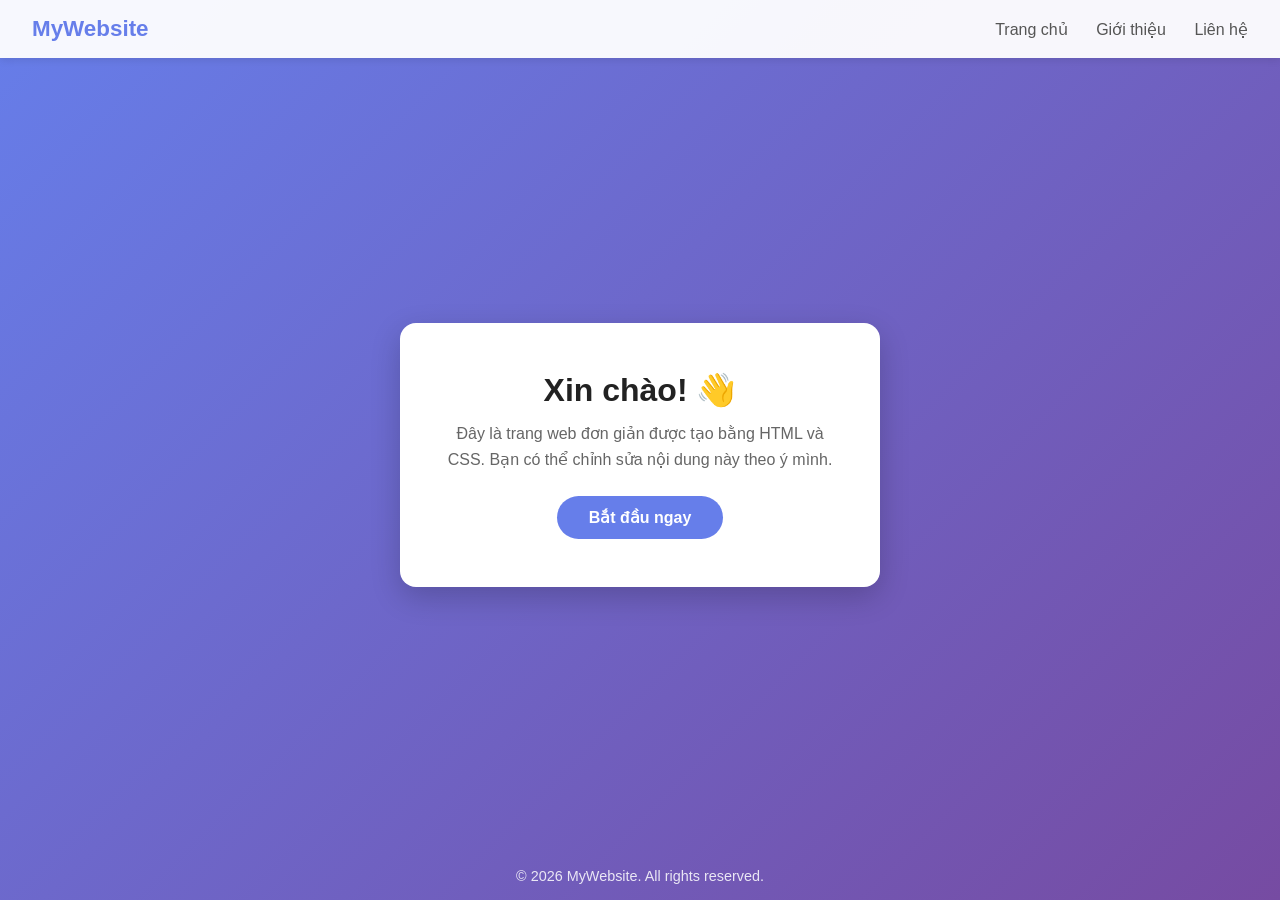
==== index.html @ a15854fd "abc" ====
<!DOCTYPE html>
<html lang="vi">
<head>
  <meta charset="UTF-8">
  <meta name="viewport" content="width=device-width, initial-scale=1.0">
  <title>Trang chủ</title>
  <style>
    * {
      margin: 0;
      padding: 0;
      box-sizing: border-box;
    }

    body {
      font-family: "Segoe UI", Arial, sans-serif;
      background: linear-gradient(135deg, #667eea, #764ba2);
      min-height: 100vh;
      display: flex;
      flex-direction: column;
      color: #333;
    }

    header {
      background: rgba(255, 255, 255, 0.95);
      padding: 16px 32px;
      display: flex;
      justify-content: space-between;
      align-items: center;
      box-shadow: 0 2px 8px rgba(0, 0, 0, 0.1);
    }

    header .logo {
      font-size: 1.4rem;
      font-weight: bold;
      color: #667eea;
    }

    nav a {
      text-decoration: none;
      color: #555;
      margin-left: 24px;
      font-weight: 500;
      transition: color 0.2s;
    }

    nav a:hover {
      color: #667eea;
    }

    main {
      flex: 1;
      display: flex;
      align-items: center;
      justify-content: center;
      padding: 40px 20px;
    }

    .card {
      background: #fff;
      border-radius: 16px;
      padding: 48px 40px;
      max-width: 480px;
      width: 100%;
      text-align: center;
      box-shadow: 0 10px 30px rgba(0, 0, 0, 0.2);
    }

    .card h1 {
      font-size: 2rem;
      margin-bottom: 12px;
      color: #222;
    }

    .card p {
      color: #666;
      line-height: 1.6;
      margin-bottom: 24px;
    }

    .btn {
      display: inline-block;
      background: #667eea;
      color: #fff;
      padding: 12px 32px;
      border-radius: 999px;
      text-decoration: none;
      font-weight: 600;
      transition: background 0.2s, transform 0.2s;
    }

    .btn:hover {
      background: #5a6fd6;
      transform: translateY(-2px);
    }

    footer {
      text-align: center;
      padding: 16px;
      color: rgba(255, 255, 255, 0.85);
      font-size: 0.9rem;
    }
  </style>
</head>
<body>
  <header>
    <div class="logo">MyWebsite</div>
    <nav>
      <a href="#">Trang chủ</a>
      <a href="#">Giới thiệu</a>
      <a href="#">Liên hệ</a>
    </nav>
  </header>

  <main>
    <div class="card">
      <h1>Xin chào! 👋</h1>
      <p>Đây là trang web đơn giản được tạo bằng HTML và CSS. Bạn có thể chỉnh sửa nội dung này theo ý mình.</p>
      <a href="#" class="btn">Bắt đầu ngay</a>
    </div>
  </main>

  <footer>
    © 2026 MyWebsite. All rights reserved.
  </footer>
</body>
</html>
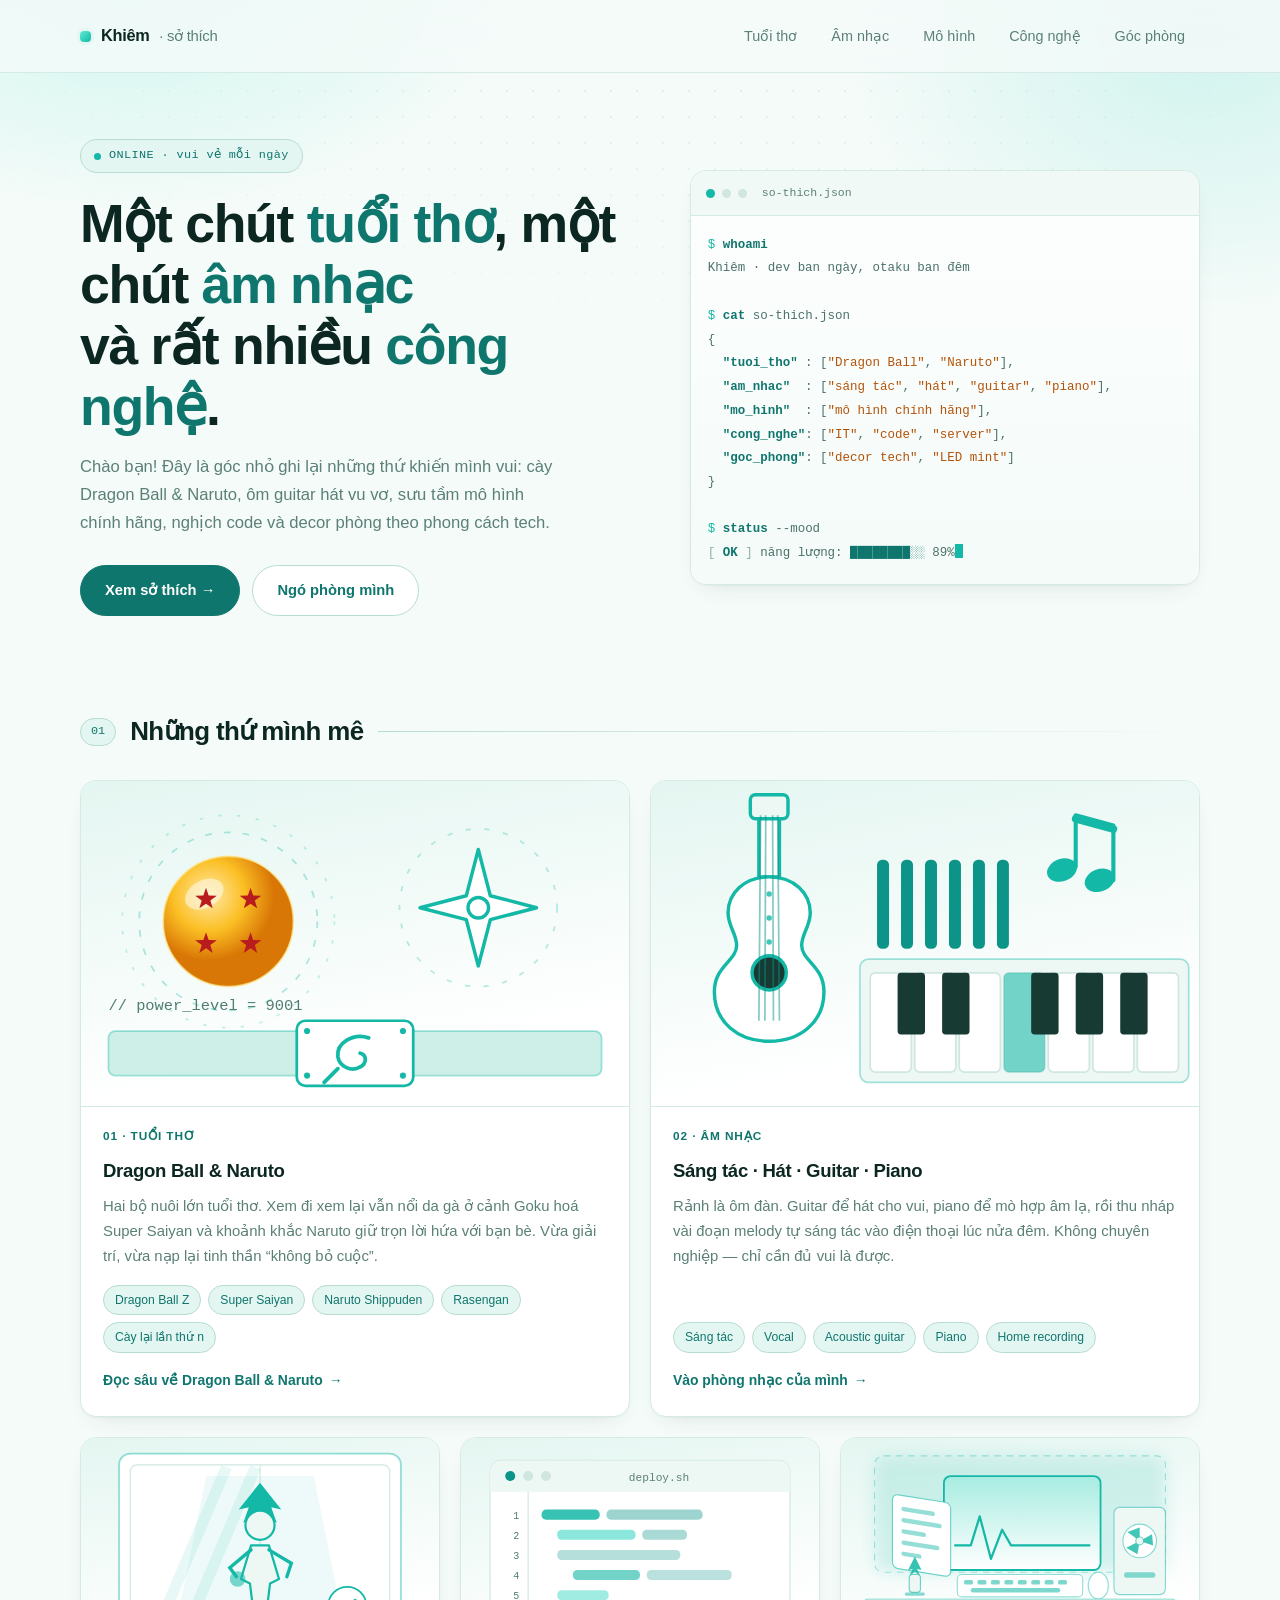
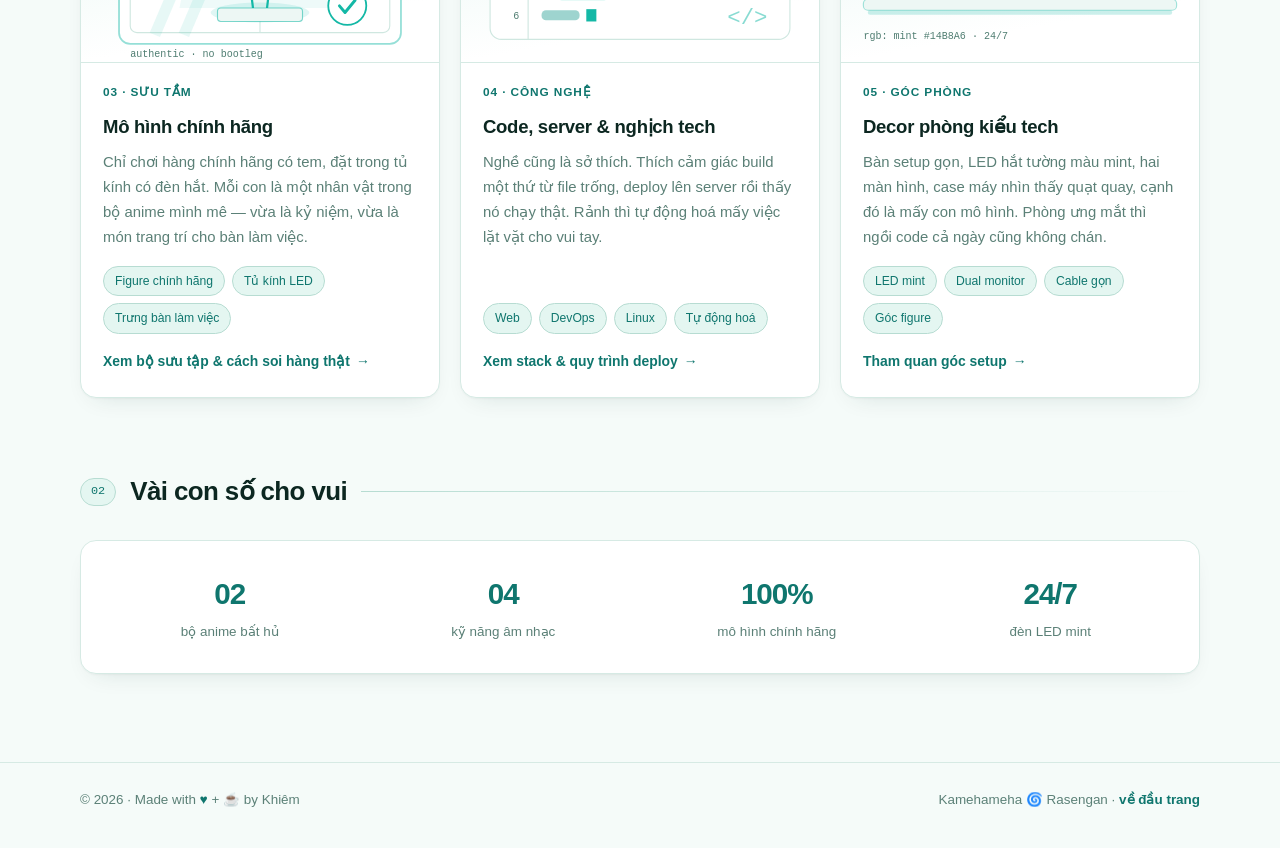
==== commit f4d99f26: "Thêm 5 trang chủ đề, đổi sang tone mint sáng, deploy phamtrikhiem.com - Tách CSS ra assets/style.css" ====
--- a/index.html
+++ b/index.html
@@ -1,126 +1,378 @@
 <!DOCTYPE html>
 <html lang="vi">
 <head>
-  <meta charset="UTF-8">
-  <meta name="viewport" content="width=device-width, initial-scale=1.0">
-  <title>Trang chủ</title>
-  <style>
-    * {
-      margin: 0;
-      padding: 0;
-      box-sizing: border-box;
-    }
-
-    body {
-      font-family: "Segoe UI", Arial, sans-serif;
-      background: linear-gradient(135deg, #667eea, #764ba2);
-      min-height: 100vh;
-      display: flex;
-      flex-direction: column;
-      color: #333;
-    }
-
-    header {
-      background: rgba(255, 255, 255, 0.95);
-      padding: 16px 32px;
-      display: flex;
-      justify-content: space-between;
-      align-items: center;
-      box-shadow: 0 2px 8px rgba(0, 0, 0, 0.1);
-    }
-
-    header .logo {
-      font-size: 1.4rem;
-      font-weight: bold;
-      color: #667eea;
-    }
-
-    nav a {
-      text-decoration: none;
-      color: #555;
-      margin-left: 24px;
-      font-weight: 500;
-      transition: color 0.2s;
-    }
-
-    nav a:hover {
-      color: #667eea;
-    }
-
-    main {
-      flex: 1;
-      display: flex;
-      align-items: center;
-      justify-content: center;
-      padding: 40px 20px;
-    }
-
-    .card {
-      background: #fff;
-      border-radius: 16px;
-      padding: 48px 40px;
-      max-width: 480px;
-      width: 100%;
-      text-align: center;
-      box-shadow: 0 10px 30px rgba(0, 0, 0, 0.2);
-    }
-
-    .card h1 {
-      font-size: 2rem;
-      margin-bottom: 12px;
-      color: #222;
-    }
-
-    .card p {
-      color: #666;
-      line-height: 1.6;
-      margin-bottom: 24px;
-    }
-
-    .btn {
-      display: inline-block;
-      background: #667eea;
-      color: #fff;
-      padding: 12px 32px;
-      border-radius: 999px;
-      text-decoration: none;
-      font-weight: 600;
-      transition: background 0.2s, transform 0.2s;
-    }
-
-    .btn:hover {
-      background: #5a6fd6;
-      transform: translateY(-2px);
-    }
-
-    footer {
-      text-align: center;
-      padding: 16px;
-      color: rgba(255, 255, 255, 0.85);
-      font-size: 0.9rem;
-    }
-  </style>
+<meta charset="UTF-8">
+<meta name="viewport" content="width=device-width, initial-scale=1.0">
+<meta name="description" content="Trang sở thích cá nhân: anime, âm nhạc, mô hình chính hãng, IT và decor phòng phong cách công nghệ.">
+<meta name="theme-color" content="#F5FBF9">
+<title>Sở thích của Khiêm</title>
+<link rel="stylesheet" href="assets/style.css">
 </head>
 <body>
-  <header>
-    <div class="logo">MyWebsite</div>
+
+<header>
+  <div class="wrap bar">
+    <a class="logo" href="index.html"><span class="dot"></span>Khiêm <i>· sở thích</i></a>
     <nav>
-      <a href="#">Trang chủ</a>
-      <a href="#">Giới thiệu</a>
-      <a href="#">Liên hệ</a>
+      <a href="tuoi-tho.html">Tuổi thơ</a>
+      <a href="am-nhac.html">Âm nhạc</a>
+      <a href="mo-hinh.html">Mô hình</a>
+      <a href="cong-nghe.html">Công nghệ</a>
+      <a href="goc-phong.html">Góc phòng</a>
     </nav>
-  </header>
-
-  <main>
-    <div class="card">
-      <h1>Xin chào! 👋</h1>
-      <p>Đây là trang web đơn giản được tạo bằng HTML và CSS. Bạn có thể chỉnh sửa nội dung này theo ý mình.</p>
-      <a href="#" class="btn">Bắt đầu ngay</a>
-    </div>
-  </main>
-
-  <footer>
-    © 2026 MyWebsite. All rights reserved.
-  </footer>
+  </div>
+</header>
+
+<main class="wrap">
+
+  <!-- ── HERO ───────────────────────────────── -->
+  <div class="hero">
+    <div>
+      <span class="pill"><i class="pulse"></i> ONLINE · vui vẻ mỗi ngày</span>
+      <h1>Một chút <em>tuổi thơ</em>, một chút <em>âm nhạc</em><br>và rất nhiều <em>công nghệ</em>.</h1>
+      <p class="lead">
+        Chào bạn! Đây là góc nhỏ ghi lại những thứ khiến mình vui: cày Dragon Ball &amp; Naruto,
+        ôm guitar hát vu vơ, sưu tầm mô hình chính hãng, nghịch code và decor phòng theo phong cách tech.
+      </p>
+      <div class="cta">
+        <a class="btn btn-primary" href="#tuoi-tho">Xem sở thích →</a>
+        <a class="btn btn-ghost" href="#goc-phong">Ngó phòng mình</a>
+      </div>
+    </div>
+
+    <div class="term">
+      <div class="term-bar"><i></i><i></i><i></i><b>so-thich.json</b></div>
+<pre><span class="p">$</span> <span class="k">whoami</span>
+Khiêm · dev ban ngày, otaku ban đêm
+
+<span class="p">$</span> <span class="k">cat</span> so-thich.json
+{
+  <span class="k">"tuoi_tho"</span> : [<span class="s">"Dragon Ball"</span>, <span class="s">"Naruto"</span>],
+  <span class="k">"am_nhac"</span>  : [<span class="s">"sáng tác"</span>, <span class="s">"hát"</span>, <span class="s">"guitar"</span>, <span class="s">"piano"</span>],
+  <span class="k">"mo_hinh"</span>  : [<span class="s">"mô hình chính hãng"</span>],
+  <span class="k">"cong_nghe"</span>: [<span class="s">"IT"</span>, <span class="s">"code"</span>, <span class="s">"server"</span>],
+  <span class="k">"goc_phong"</span>: [<span class="s">"decor tech"</span>, <span class="s">"LED mint"</span>]
+}
+
+<span class="p">$</span> <span class="k">status</span> --mood
+<span class="c">[</span> <span class="k">OK</span> <span class="c">]</span> năng lượng: <span class="k">████████░░</span> 89%<span class="cur"></span></pre>
+    </div>
+  </div>
+
+  <!-- ── SỞ THÍCH ───────────────────────────── -->
+  <section>
+    <div class="head">
+      <span class="num">01</span>
+      <h2>Những thứ mình mê</h2>
+      <span class="dash"></span>
+    </div>
+
+    <div class="grid">
+
+      <!-- ANIME -->
+      <article class="card wide" id="tuoi-tho">
+        <div class="art">
+          <svg viewBox="0 0 320 190" role="img" aria-label="Minh hoạ ngọc rồng 4 sao, phi tiêu ninja và băng đô lá">
+            <defs>
+              <radialGradient id="ballG" cx="35%" cy="30%">
+                <stop offset="0%" stop-color="#FFE9A8"/>
+                <stop offset="55%" stop-color="#FBBF24"/>
+                <stop offset="100%" stop-color="#D97706"/>
+              </radialGradient>
+              <g id="st4">
+                <polygon points="0,-7 1.65,-2.27 6.66,-2.16 2.66,0.87 4.11,5.66 0,2.8 -4.11,5.66 -2.66,0.87 -6.66,-2.16 -1.65,-2.27" fill="#B91C1C"/>
+              </g>
+            </defs>
+
+            <!-- vòng năng lượng -->
+            <circle cx="86" cy="82" r="52" fill="none" stroke="#14B8A6" stroke-opacity=".34" stroke-dasharray="4 7"/>
+            <circle cx="86" cy="82" r="62" fill="none" stroke="#14B8A6" stroke-opacity=".24" stroke-dasharray="2 9" class="spin" style="transform-origin:86px 82px"/>
+
+            <!-- ngọc rồng 4 sao -->
+            <g class="float">
+              <circle cx="86" cy="82" r="38" fill="url(#ballG)"/>
+              <circle cx="86" cy="82" r="38" fill="none" stroke="#FDE68A" stroke-opacity=".7"/>
+              <ellipse cx="72" cy="66" rx="12" ry="8" fill="#FFFDF0" opacity=".55" transform="rotate(-28 72 66)"/>
+              <use href="#st4" transform="translate(73,69) scale(.95)"/>
+              <use href="#st4" transform="translate(99,69) scale(.95)"/>
+              <use href="#st4" transform="translate(73,95) scale(.95)"/>
+              <use href="#st4" transform="translate(99,95) scale(.95)"/>
+            </g>
+
+            <!-- phi tiêu ninja -->
+            <circle cx="232" cy="74" r="46" fill="none" stroke="#14B8A6" stroke-opacity=".3" stroke-dasharray="3 8"/>
+            <g class="spin" style="transform-origin:232px 74px">
+              <g transform="translate(232,74)">
+                <polygon points="0,-34 7,-7 34,0 7,7 0,34 -7,7 -34,0 -7,-7"
+                         fill="#FFFFFF" stroke="#14B8A6" stroke-width="2" stroke-linejoin="round"/>
+                <circle cx="0" cy="0" r="6" fill="none" stroke="#14B8A6" stroke-width="2"/>
+              </g>
+            </g>
+
+            <!-- băng đô ninja -->
+            <rect x="16" y="146" width="288" height="26" rx="4" fill="#CDEFE7" stroke="#14B8A6" stroke-opacity=".38"/>
+            <rect x="126" y="140" width="68" height="38" rx="5" fill="#FFFFFF" stroke="#14B8A6" stroke-width="1.6"/>
+            <circle cx="132" cy="146" r="1.8" fill="#14B8A6"/><circle cx="188" cy="146" r="1.8" fill="#14B8A6"/>
+            <circle cx="132" cy="172" r="1.8" fill="#14B8A6"/><circle cx="188" cy="172" r="1.8" fill="#14B8A6"/>
+            <path d="M168 150c-9-3-19 3-18 11 1 6 8 9 13 6 4-2 4-7 0-8" fill="none" stroke="#14B8A6" stroke-width="2.2" stroke-linecap="round"/>
+            <path d="M150 168l-8 8" fill="none" stroke="#14B8A6" stroke-width="2.2" stroke-linecap="round"/>
+            <text x="16" y="134" font-family="monospace" font-size="9" fill="#4F7D71">// power_level = 9001</text>
+          </svg>
+        </div>
+        <div class="body">
+          <span class="kicker">01 · Tuổi thơ</span>
+          <h3>Dragon Ball &amp; Naruto</h3>
+          <p>Hai bộ nuôi lớn tuổi thơ. Xem đi xem lại vẫn nổi da gà ở cảnh Goku hoá Super Saiyan
+             và khoảnh khắc Naruto giữ trọn lời hứa với bạn bè. Vừa giải trí, vừa nạp lại tinh thần “không bỏ cuộc”.</p>
+          <ul class="tags">
+            <li>Dragon Ball Z</li><li>Super Saiyan</li><li>Naruto Shippuden</li><li>Rasengan</li><li>Cày lại lần thứ n</li>
+          </ul>
+          <a class="more" href="tuoi-tho.html">Đọc sâu về Dragon Ball &amp; Naruto</a>
+        </div>
+      </article>
+
+      <!-- ÂM NHẠC -->
+      <article class="card wide" id="am-nhac">
+        <div class="art">
+          <svg viewBox="0 0 320 190" role="img" aria-label="Minh hoạ đàn guitar, phím piano và thanh sóng âm">
+            <!-- guitar -->
+            <g stroke="#14B8A6" stroke-width="2" fill="none" stroke-linejoin="round">
+              <rect x="58" y="8" width="22" height="14" rx="3" fill="#EDF7F4"/>
+              <rect x="63" y="22" width="12" height="34" fill="#FFFFFF"/>
+              <path d="M69 56c-15 0-24 10-24 21 0 8 5 12 5 19 0 9-13 12-13 27 0 18 14 29 32 29s32-11 32-29c0-15-13-18-13-27 0-7 5-11 5-19 0-11-9-21-24-21z" fill="#FFFFFF"/>
+              <circle cx="69" cy="112" r="10" fill="#173A32"/>
+            </g>
+            <g stroke="#0D9488" stroke-opacity=".5" stroke-width="1">
+              <line x1="64" y1="20" x2="63" y2="140"/><line x1="67" y1="20" x2="66.5" y2="140"/>
+              <line x1="71" y1="20" x2="71.5" y2="140"/><line x1="74" y1="20" x2="75" y2="140"/>
+            </g>
+            <g fill="#14B8A6" opacity=".8">
+              <circle cx="69" cy="66" r="1.6"/><circle cx="69" cy="80" r="1.6"/><circle cx="69" cy="94" r="1.6"/>
+            </g>
+
+            <!-- sóng âm -->
+            <g class="eq" fill="#0D9488">
+              <rect x="132" y="46" width="7" height="52" rx="3"/>
+              <rect x="146" y="46" width="7" height="52" rx="3"/>
+              <rect x="160" y="46" width="7" height="52" rx="3"/>
+              <rect x="174" y="46" width="7" height="52" rx="3"/>
+              <rect x="188" y="46" width="7" height="52" rx="3"/>
+              <rect x="202" y="46" width="7" height="52" rx="3"/>
+            </g>
+
+            <!-- nốt nhạc -->
+            <g class="float">
+              <ellipse cx="240" cy="52" rx="9" ry="6.5" transform="rotate(-20 240 52)" fill="#14B8A6"/>
+              <ellipse cx="262" cy="58" rx="9" ry="6.5" transform="rotate(-20 262 58)" fill="#14B8A6"/>
+              <path d="M248 50V20l22 6v32" fill="none" stroke="#14B8A6" stroke-width="2.4" stroke-linecap="round" stroke-linejoin="round"/>
+              <path d="M248 22l22 6" fill="none" stroke="#14B8A6" stroke-width="4.5" stroke-linecap="round"/>
+            </g>
+
+            <!-- piano -->
+            <g transform="translate(126,110)">
+              <rect x="-4" y="-6" width="192" height="72" rx="5" fill="#EDF7F4" stroke="#14B8A6" stroke-opacity=".38"/>
+              <g fill="#FFFFFF" stroke="#CFE7E0" stroke-width="1">
+                <rect x="2" y="2" width="24" height="58" rx="3"/><rect x="28" y="2" width="24" height="58" rx="3"/>
+                <rect x="54" y="2" width="24" height="58" rx="3"/><rect x="80" y="2" width="24" height="58" rx="3"/>
+                <rect x="106" y="2" width="24" height="58" rx="3"/><rect x="132" y="2" width="24" height="58" rx="3"/>
+                <rect x="158" y="2" width="24" height="58" rx="3"/>
+              </g>
+              <rect x="80" y="2" width="24" height="58" rx="3" fill="#14B8A6" opacity=".6" class="glow"/>
+              <g fill="#173A32">
+                <rect x="18" y="2" width="16" height="36" rx="2"/><rect x="44" y="2" width="16" height="36" rx="2"/>
+                <rect x="96" y="2" width="16" height="36" rx="2"/><rect x="122" y="2" width="16" height="36" rx="2"/>
+                <rect x="148" y="2" width="16" height="36" rx="2"/>
+              </g>
+            </g>
+          </svg>
+        </div>
+        <div class="body">
+          <span class="kicker">02 · Âm nhạc</span>
+          <h3>Sáng tác · Hát · Guitar · Piano</h3>
+          <p>Rảnh là ôm đàn. Guitar để hát cho vui, piano để mò hợp âm lạ, rồi thu nháp vài đoạn melody
+             tự sáng tác vào điện thoại lúc nửa đêm. Không chuyên nghiệp — chỉ cần đủ vui là được.</p>
+          <ul class="tags">
+            <li>Sáng tác</li><li>Vocal</li><li>Acoustic guitar</li><li>Piano</li><li>Home recording</li>
+          </ul>
+          <a class="more" href="am-nhac.html">Vào phòng nhạc của mình</a>
+        </div>
+      </article>
+
+      <!-- MÔ HÌNH -->
+      <article class="card" id="mo-hinh">
+        <div class="art">
+          <svg viewBox="0 0 320 200" role="img" aria-label="Minh hoạ mô hình nhân vật hoạt hình trong tủ kính có đèn">
+            <rect x="34" y="14" width="252" height="170" rx="10" fill="#FFFFFF" stroke="#14B8A6" stroke-opacity=".45" stroke-width="1.6"/>
+            <rect x="44" y="24" width="232" height="150" rx="6" fill="none" stroke="#CFE7E0"/>
+            <line x1="160" y1="24" x2="160" y2="174" stroke="#CFE7E0"/>
+            <g stroke="#14B8A6" stroke-opacity=".10" stroke-width="10">
+              <line x1="66" y1="176" x2="130" y2="26"/><line x1="92" y1="176" x2="156" y2="26"/>
+            </g>
+            <path d="M112 34h96l24 118H88z" fill="#14B8A6" opacity=".07"/>
+            <g class="float">
+              <polygon points="160,40 141,64 150,62 145,76 160,66 175,76 170,62 179,64" fill="#14B8A6"/>
+              <circle cx="160" cy="78" r="13" fill="#EDF7F4" stroke="#14B8A6" stroke-width="2"/>
+              <path d="M152 96h16l9 30-8 4-3 24h-12l-3-24-8-4z" fill="#EDF7F4" stroke="#14B8A6" stroke-width="2" stroke-linejoin="round"/>
+              <path d="M152 100l-19 16 6 8" fill="none" stroke="#14B8A6" stroke-width="3" stroke-linecap="round"/>
+              <path d="M168 100l20 12-4 12" fill="none" stroke="#14B8A6" stroke-width="3" stroke-linecap="round"/>
+              <circle cx="140" cy="126" r="7" fill="#14B8A6" opacity=".55" class="glow"/>
+            </g>
+            <ellipse cx="160" cy="156" rx="44" ry="9" fill="#14B8A6" opacity=".13"/>
+            <rect x="122" y="152" width="76" height="12" rx="3" fill="#EDF7F4" stroke="#14B8A6" stroke-opacity=".55"/>
+            <g transform="translate(238,150)">
+              <circle r="17" fill="#FFFFFF" stroke="#14B8A6" stroke-width="1.6"/>
+              <path d="M-7 0l5 6 9-11" fill="none" stroke="#14B8A6" stroke-width="2.6" stroke-linecap="round" stroke-linejoin="round"/>
+            </g>
+            <text x="44" y="196" font-family="monospace" font-size="9" fill="#4F7D71">authentic · no bootleg</text>
+          </svg>
+        </div>
+        <div class="body">
+          <span class="kicker">03 · Sưu tầm</span>
+          <h3>Mô hình chính hãng</h3>
+          <p>Chỉ chơi hàng chính hãng có tem, đặt trong tủ kính có đèn hắt. Mỗi con là một nhân vật
+             trong bộ anime mình mê — vừa là kỷ niệm, vừa là món trang trí cho bàn làm việc.</p>
+          <ul class="tags"><li>Figure chính hãng</li><li>Tủ kính LED</li><li>Trưng bàn làm việc</li></ul>
+          <a class="more" href="mo-hinh.html">Xem bộ sưu tập &amp; cách soi hàng thật</a>
+        </div>
+      </article>
+
+      <!-- IT -->
+      <article class="card" id="cong-nghe">
+        <div class="art">
+          <svg viewBox="0 0 320 200" role="img" aria-label="Minh hoạ cửa sổ code với các dòng lệnh">
+            <rect x="26" y="20" width="268" height="160" rx="10" fill="#FFFFFF" stroke="#CFE7E0"/>
+            <path d="M26 30a10 10 0 0 1 10-10h248a10 10 0 0 1 10 10v18H26z" fill="#EDF7F4"/>
+            <circle cx="44" cy="34" r="4.5" fill="#0D9488"/><circle cx="60" cy="34" r="4.5" fill="#CFE7E0"/><circle cx="76" cy="34" r="4.5" fill="#CFE7E0"/>
+            <text x="150" y="38" font-family="monospace" font-size="10" fill="#5B8077">deploy.sh</text>
+            <line x1="60" y1="48" x2="60" y2="180" stroke="#CFE7E0"/>
+            <g font-family="monospace" font-size="9" fill="#4F7D71" text-anchor="end">
+              <text x="52" y="72">1</text><text x="52" y="90">2</text><text x="52" y="108">3</text>
+              <text x="52" y="126">4</text><text x="52" y="144">5</text><text x="52" y="162">6</text>
+            </g>
+            <g>
+              <rect x="72" y="64" width="52" height="9" rx="4" fill="#14B8A6" opacity=".85"/>
+              <rect x="130" y="64" width="86" height="9" rx="4" fill="#0D9488" opacity=".4"/>
+              <rect x="86" y="82" width="70" height="9" rx="4" fill="#2DD4BF" opacity=".55"/>
+              <rect x="162" y="82" width="40" height="9" rx="4" fill="#0D9488" opacity=".35"/>
+              <rect x="86" y="100" width="110" height="9" rx="4" fill="#0D9488" opacity=".3"/>
+              <rect x="100" y="118" width="60" height="9" rx="4" fill="#14B8A6" opacity=".6"/>
+              <rect x="166" y="118" width="76" height="9" rx="4" fill="#0D9488" opacity=".28"/>
+              <rect x="86" y="136" width="46" height="9" rx="4" fill="#2DD4BF" opacity=".45"/>
+              <rect x="72" y="154" width="34" height="9" rx="4" fill="#0D9488" opacity=".4"/>
+              <rect x="112" y="153" width="9" height="11" fill="#14B8A6" class="glow"/>
+            </g>
+            <text x="256" y="166" font-family="monospace" font-size="20" fill="#14B8A6" opacity=".5" text-anchor="middle">&lt;/&gt;</text>
+          </svg>
+        </div>
+        <div class="body">
+          <span class="kicker">04 · CÔNG NGHỆ</span>
+          <h3>Code, server &amp; nghịch tech</h3>
+          <p>Nghề cũng là sở thích. Thích cảm giác build một thứ từ file trống, deploy lên server rồi
+             thấy nó chạy thật. Rảnh thì tự động hoá mấy việc lặt vặt cho vui tay.</p>
+          <ul class="tags"><li>Web</li><li>DevOps</li><li>Linux</li><li>Tự động hoá</li></ul>
+          <a class="more" href="cong-nghe.html">Xem stack &amp; quy trình deploy</a>
+        </div>
+      </article>
+
+      <!-- PHÒNG -->
+      <article class="card" id="goc-phong">
+        <div class="art">
+          <svg viewBox="0 0 320 200" role="img" aria-label="Minh hoạ góc bàn làm việc decor công nghệ với đèn LED mint">
+            <defs>
+              <filter id="blurLed" x="-20%" y="-20%" width="140%" height="140%"><feGaussianBlur stdDeviation="7"/></filter>
+              <linearGradient id="scr" x1="0" y1="0" x2="0" y2="1">
+                <stop offset="0%" stop-color="#A7ECE1"/><stop offset="100%" stop-color="#FFFFFF"/>
+              </linearGradient>
+            </defs>
+            <rect x="30" y="16" width="260" height="104" rx="10" fill="#14B8A6" opacity=".16" filter="url(#blurLed)"/>
+            <rect x="30" y="16" width="260" height="104" rx="8" fill="none" stroke="#14B8A6" stroke-opacity=".35" stroke-dasharray="6 5" class="glow"/>
+
+            <!-- màn hình chính -->
+            <rect x="92" y="34" width="140" height="84" rx="6" fill="url(#scr)" stroke="#14B8A6" stroke-width="1.6"/>
+            <polyline points="102,96 116,96 124,70 134,108 144,82 152,96 222,96"
+                      fill="none" stroke="#14B8A6" stroke-width="2" stroke-linecap="round" stroke-linejoin="round"/>
+
+            <!-- màn hình phụ -->
+            <g transform="translate(46,50) skewY(9)">
+              <rect x="0" y="0" width="52" height="66" rx="5" fill="#FFFFFF" stroke="#14B8A6" stroke-opacity=".6"/>
+              <g fill="#14B8A6" opacity=".45">
+                <rect x="8" y="10" width="30" height="4" rx="2"/><rect x="8" y="20" width="36" height="4" rx="2"/>
+                <rect x="8" y="30" width="22" height="4" rx="2"/><rect x="8" y="40" width="34" height="4" rx="2"/>
+                <rect x="8" y="50" width="18" height="4" rx="2"/>
+              </g>
+            </g>
+
+            <!-- case PC + quạt -->
+            <rect x="244" y="62" width="46" height="78" rx="5" fill="#EDF7F4" stroke="#14B8A6" stroke-opacity=".5"/>
+            <circle cx="267" cy="92" r="15" fill="#FFFFFF" stroke="#14B8A6" stroke-opacity=".5"/>
+            <g class="spin" style="transform-origin:267px 92px">
+              <g transform="translate(267,92)" fill="#14B8A6" opacity=".8">
+                <path d="M0 0L11 -6 12 4z"/><path d="M0 0L-2 12 -12 6z"/><path d="M0 0L-11 -8 0 -12z"/>
+              </g>
+            </g>
+            <circle cx="267" cy="92" r="3.5" fill="#EDF7F4" stroke="#14B8A6" stroke-opacity=".6"/>
+            <rect x="253" y="120" width="28" height="5" rx="2.5" fill="#14B8A6" opacity=".5" class="glow"/>
+
+            <!-- kệ mô hình mini -->
+            <g transform="translate(66,122)">
+              <polygon points="0,-16 -6,-4 -2,-5 -5,2 0,-3 5,2 2,-5 6,-4" fill="#14B8A6" opacity=".85"/>
+              <rect x="-5" y="0" width="10" height="16" rx="3" fill="#EDF7F4" stroke="#14B8A6" stroke-opacity=".6"/>
+              <rect x="-9" y="16" width="18" height="3" rx="1.5" fill="#14B8A6" opacity=".5"/>
+            </g>
+
+            <!-- bàn phím + chuột -->
+            <rect x="104" y="122" width="112" height="20" rx="4" fill="#FFFFFF" stroke="#14B8A6" stroke-opacity=".45"/>
+            <g fill="#14B8A6" opacity=".55">
+              <rect x="110" y="127" width="8" height="4" rx="1.5"/><rect x="122" y="127" width="8" height="4" rx="1.5"/>
+              <rect x="134" y="127" width="8" height="4" rx="1.5"/><rect x="146" y="127" width="8" height="4" rx="1.5"/>
+              <rect x="158" y="127" width="8" height="4" rx="1.5"/><rect x="170" y="127" width="8" height="4" rx="1.5"/>
+              <rect x="182" y="127" width="8" height="4" rx="1.5"/><rect x="194" y="127" width="8" height="4" rx="1.5"/>
+              <rect x="116" y="134" width="80" height="4" rx="2"/>
+            </g>
+            <ellipse cx="230" cy="132" rx="9" ry="12" fill="#FFFFFF" stroke="#14B8A6" stroke-opacity=".45"/>
+
+            <!-- mặt bàn -->
+            <rect x="20" y="144" width="280" height="10" rx="4" fill="#EDF7F4" stroke="#14B8A6" stroke-opacity=".38"/>
+            <rect x="24" y="154" width="272" height="4" rx="2" fill="#14B8A6" opacity=".22"/>
+            <text x="20" y="180" font-family="monospace" font-size="9" fill="#4F7D71">rgb: mint #14B8A6 · 24/7</text>
+          </svg>
+        </div>
+        <div class="body">
+          <span class="kicker">05 · Góc phòng</span>
+          <h3>Decor phòng kiểu tech</h3>
+          <p>Bàn setup gọn, LED hắt tường màu mint, hai màn hình, case máy nhìn thấy quạt quay,
+             cạnh đó là mấy con mô hình. Phòng ưng mắt thì ngồi code cả ngày cũng không chán.</p>
+          <ul class="tags"><li>LED mint</li><li>Dual monitor</li><li>Cable gọn</li><li>Góc figure</li></ul>
+          <a class="more" href="goc-phong.html">Tham quan góc setup</a>
+        </div>
+      </article>
+
+    </div>
+  </section>
+
+  <!-- ── STATS ──────────────────────────────── -->
+  <section>
+    <div class="head">
+      <span class="num">02</span>
+      <h2>Vài con số cho vui</h2>
+      <span class="dash"></span>
+    </div>
+    <div class="stats">
+      <div class="stat"><b>02</b><span>bộ anime bất hủ</span></div>
+      <div class="stat"><b>04</b><span>kỹ năng âm nhạc</span></div>
+      <div class="stat"><b>100%</b><span>mô hình chính hãng</span></div>
+      <div class="stat"><b>24/7</b><span>đèn LED mint</span></div>
+    </div>
+  </section>
+
+</main>
+
+<footer>
+  <div class="wrap foot">
+    <span>© 2026 · Made with <span style="color:var(--mint)">♥</span> + <span style="color:var(--mint)">☕</span> by Khiêm</span>
+    <span>Kamehameha 🌀 Rasengan · <a href="#tuoi-tho">về đầu trang</a></span>
+  </div>
+</footer>
+
 </body>
 </html>
--- a/assets/style.css
+++ b/assets/style.css
@@ -0,0 +1,366 @@
+/* ═══════════════════════════════════════════════════════════
+   Sở thích của Khiêm — bảng màu mint sáng
+   Nền sáng, mint làm màu chủ đạo, nét kỹ thuật giữ ở mức nhẹ.
+   ═══════════════════════════════════════════════════════════ */
+
+:root{
+  /* nền & bề mặt */
+  --bg:#F5FBF9;
+  --bg-soft:#ECF7F3;
+  --surface:#FFFFFF;
+  --surface-2:#F1F9F6;
+  --line:#D6EAE4;
+  --line-strong:#B7DCD2;
+
+  /* mint */
+  --mint:#0F766E;        /* chữ nhấn, link — đủ tương phản trên nền sáng */
+  --mint-2:#14B8A6;      /* viền, nét vẽ, biểu tượng */
+  --mint-3:#5EEAD4;      /* trang trí nhạt */
+  --mint-wash:#E4F6F1;   /* nền nhấn */
+
+  /* chữ */
+  --heading:#0C2721;
+  --text:#173A32;
+  --muted:#5B8077;
+  --faint:#8FADA5;
+
+  /* điểm nhấn ấm — dùng tiết chế cho khỏi lạnh quá */
+  --amber:#B45309;
+  --rose:#D6455D;
+
+  --radius:16px;
+  --radius-sm:11px;
+  --shadow:0 1px 2px rgba(15,58,50,.04), 0 10px 26px -14px rgba(15,58,50,.16);
+  --shadow-lg:0 2px 5px rgba(15,58,50,.05), 0 22px 48px -22px rgba(15,58,50,.26);
+
+  --mono:"Cascadia Code","JetBrains Mono",Consolas,ui-monospace,SFMono-Regular,monospace;
+  --sans:-apple-system,BlinkMacSystemFont,"Segoe UI",Roboto,"Helvetica Neue",Arial,sans-serif;
+}
+
+*{margin:0;padding:0;box-sizing:border-box}
+html{scroll-behavior:smooth;scroll-padding-top:88px}
+
+body{
+  font-family:var(--sans);
+  background:var(--bg);
+  color:var(--text);
+  line-height:1.68;
+  -webkit-font-smoothing:antialiased;
+  overflow-x:hidden;
+}
+
+/* Nền: chấm mờ rất nhẹ + hai quầng mint dịu ở trên */
+body::before{
+  content:"";position:fixed;inset:0;z-index:-2;pointer-events:none;
+  background-image:radial-gradient(rgba(20,184,166,.16) 1px,transparent 1px);
+  background-size:26px 26px;
+  -webkit-mask-image:radial-gradient(ellipse 78% 55% at 50% 0%,#000 5%,transparent 75%);
+          mask-image:radial-gradient(ellipse 78% 55% at 50% 0%,#000 5%,transparent 75%);
+}
+body::after{
+  content:"";position:fixed;inset:0;z-index:-1;pointer-events:none;
+  background:
+    radial-gradient(620px 420px at 10% -8%,rgba(94,234,212,.30),transparent 68%),
+    radial-gradient(520px 400px at 94% 4%,rgba(45,212,191,.18),transparent 70%);
+}
+
+.wrap{width:min(1120px,100% - 40px);margin-inline:auto}
+
+/* ── Header ───────────────────────────────── */
+header{
+  position:sticky;top:0;z-index:50;
+  background:rgba(245,251,249,.82);
+  backdrop-filter:blur(14px);-webkit-backdrop-filter:blur(14px);
+  border-bottom:1px solid var(--line);
+}
+.bar{display:flex;align-items:center;justify-content:space-between;gap:16px;padding:15px 0}
+
+.logo{
+  display:inline-flex;align-items:center;gap:10px;text-decoration:none;
+  font-size:1.02rem;font-weight:700;color:var(--heading);letter-spacing:-.3px;white-space:nowrap;
+}
+.logo .dot{
+  width:11px;height:11px;border-radius:4px;flex:none;
+  background:linear-gradient(135deg,var(--mint-3),var(--mint-2));
+  box-shadow:0 0 0 3px var(--mint-wash);
+}
+.logo i{font-style:normal;font-weight:400;color:var(--muted);font-size:.93rem}
+.logo:hover .dot{background:linear-gradient(135deg,var(--mint-2),var(--mint))}
+
+nav{display:flex;gap:4px;flex-wrap:wrap}
+nav a{
+  font-size:.9rem;color:var(--muted);text-decoration:none;
+  padding:8px 14px;border-radius:99px;border:1px solid transparent;transition:.18s;
+}
+nav a:hover,nav a:focus-visible{color:var(--mint);background:var(--mint-wash)}
+nav a.active{color:var(--mint);background:var(--mint-wash);border-color:var(--line-strong);font-weight:600}
+
+/* ── Hero ─────────────────────────────────── */
+.hero{display:grid;grid-template-columns:1.05fr .95fr;gap:46px;align-items:center;padding:66px 0 58px}
+.pill{
+  display:inline-flex;align-items:center;gap:8px;font-family:var(--mono);font-size:.74rem;
+  color:var(--mint);background:var(--mint-wash);border:1px solid var(--line-strong);
+  padding:6px 13px;border-radius:999px;margin-bottom:20px;letter-spacing:.4px;
+}
+.pulse{width:7px;height:7px;border-radius:50%;background:var(--mint-2);box-shadow:0 0 0 0 rgba(20,184,166,.55);animation:pulse 2.2s infinite}
+@keyframes pulse{70%{box-shadow:0 0 0 9px rgba(20,184,166,0)}100%{box-shadow:0 0 0 0 rgba(20,184,166,0)}}
+
+h1{font-size:clamp(2.1rem,5.2vw,3.35rem);line-height:1.14;letter-spacing:-1.3px;font-weight:800;color:var(--heading)}
+h1 em{font-style:normal;color:var(--mint)}
+.lead{color:var(--muted);font-size:1.04rem;max-width:52ch;margin-top:16px}
+.cta{display:flex;gap:12px;flex-wrap:wrap;margin-top:28px}
+.btn{
+  font-size:.92rem;font-weight:600;text-decoration:none;padding:12px 24px;border-radius:99px;
+  border:1px solid transparent;transition:.2s;display:inline-block;
+}
+.btn-primary{background:var(--mint);color:#fff;border-color:var(--mint)}
+.btn-primary:hover{background:#0B5E57;transform:translateY(-2px);box-shadow:0 12px 26px -12px rgba(15,118,110,.7)}
+.btn-ghost{color:var(--mint);background:var(--surface);border-color:var(--line-strong)}
+.btn-ghost:hover{background:var(--mint-wash);transform:translateY(-2px)}
+
+/* ── Khối “sổ tay” (trước là terminal) ────── */
+.term{
+  background:var(--surface);
+  border:1px solid var(--line);border-radius:var(--radius);overflow:hidden;
+  box-shadow:var(--shadow);
+}
+.term-bar{display:flex;align-items:center;gap:7px;padding:12px 15px;background:var(--surface-2);border-bottom:1px solid var(--line)}
+.term-bar i{width:9px;height:9px;border-radius:50%;background:#CFE7E0;display:block}
+.term-bar i:first-child{background:var(--mint-2)}
+.term-bar b{font-family:var(--mono);font-size:.72rem;color:var(--muted);font-weight:400;margin-left:8px}
+.term pre{
+  font-family:var(--mono);font-size:.78rem;line-height:1.9;padding:18px 17px;overflow-x:auto;
+  color:#4C716A;background:linear-gradient(180deg,#FCFEFD,#F4FBF9);
+}
+.term pre .p{color:var(--mint-2)}
+.term pre .k{color:var(--mint);font-weight:600}
+.term pre .s{color:var(--amber)}
+.term pre .c{color:var(--faint)}
+.cur{display:inline-block;width:8px;height:14px;background:var(--mint-2);vertical-align:-2px;animation:blink 1.1s steps(1) infinite}
+@keyframes blink{50%{opacity:0}}
+
+/* ── Tiêu đề mục ──────────────────────────── */
+section{padding:36px 0}
+.head{display:flex;align-items:center;gap:14px;margin-bottom:26px;flex-wrap:wrap}
+.head h2{font-size:1.62rem;letter-spacing:-.6px;color:var(--heading)}
+.head .dash{flex:1;height:1px;background:linear-gradient(90deg,var(--line-strong),transparent);min-width:40px}
+.head .num{
+  font-family:var(--mono);font-size:.74rem;color:var(--mint);
+  background:var(--mint-wash);border:1px solid var(--line-strong);
+  padding:3px 10px;border-radius:99px;
+}
+
+/* ── Lưới thẻ ─────────────────────────────── */
+.grid{display:grid;grid-template-columns:repeat(6,1fr);gap:20px}
+.card{
+  grid-column:span 2;
+  background:var(--surface);
+  border:1px solid var(--line);border-radius:var(--radius);
+  overflow:hidden;display:flex;flex-direction:column;
+  box-shadow:var(--shadow);
+  transition:transform .25s,border-color .25s,box-shadow .25s;
+}
+.card:hover{transform:translateY(-4px);border-color:var(--line-strong);box-shadow:var(--shadow-lg)}
+.card.wide{grid-column:span 3}
+.art{background:linear-gradient(170deg,var(--mint-wash),#FFFFFF 78%);border-bottom:1px solid var(--line)}
+.art svg{display:block;width:100%;height:auto}
+.card .body{padding:20px 22px 24px;display:flex;flex-direction:column;flex:1}
+.kicker{font-size:.74rem;color:var(--mint);letter-spacing:.9px;text-transform:uppercase;font-weight:700}
+.card h3{font-size:1.16rem;margin:8px 0;letter-spacing:-.3px;color:var(--heading)}
+.card p{color:var(--muted);font-size:.93rem;flex:1}
+.tags{display:flex;flex-wrap:wrap;gap:7px;list-style:none;margin-top:16px}
+.tags li{
+  font-size:.76rem;color:var(--mint);
+  background:var(--mint-wash);border:1px solid var(--line-strong);
+  padding:4px 11px;border-radius:99px;
+}
+
+/* ── Con số ───────────────────────────────── */
+.stats{
+  display:grid;grid-template-columns:repeat(4,1fr);gap:20px;
+  border:1px solid var(--line);border-radius:var(--radius);padding:28px 22px;
+  background:var(--surface);box-shadow:var(--shadow);
+}
+.stat{text-align:center}
+.stat b{display:block;font-size:1.85rem;color:var(--mint);letter-spacing:-1px;font-weight:800}
+.stat span{font-size:.84rem;color:var(--muted)}
+
+/* ── Footer ───────────────────────────────── */
+footer{border-top:1px solid var(--line);margin-top:52px;padding:26px 0 36px}
+.foot{display:flex;justify-content:space-between;gap:12px;flex-wrap:wrap;font-size:.84rem;color:var(--muted)}
+.foot a{color:var(--mint);text-decoration:none;font-weight:600}
+.foot a:hover{text-decoration:underline}
+
+/* ── Hoạt ảnh nhỏ ─────────────────────────── */
+.spin{transform-origin:center;animation:spin 11s linear infinite}
+@keyframes spin{to{transform:rotate(360deg)}}
+.float{animation:float 4.8s ease-in-out infinite}
+@keyframes float{50%{transform:translateY(-6px)}}
+.eq rect{animation:eq 1.2s ease-in-out infinite alternate;transform-box:fill-box;transform-origin:center bottom}
+.eq rect:nth-child(2){animation-delay:.15s}
+.eq rect:nth-child(3){animation-delay:.3s}
+.eq rect:nth-child(4){animation-delay:.45s}
+.eq rect:nth-child(5){animation-delay:.6s}
+.eq rect:nth-child(6){animation-delay:.75s}
+@keyframes eq{from{transform:scaleY(.3)}to{transform:scaleY(1)}}
+.glow{animation:glow 3.4s ease-in-out infinite}
+@keyframes glow{50%{opacity:.5}}
+
+/* ═══════════════════════════════════════════════════════════
+   TRANG CHỦ ĐỀ
+   ═══════════════════════════════════════════════════════════ */
+
+/* ── Breadcrumb ───────────────────────────── */
+.crumb{
+  font-size:.84rem;color:var(--muted);
+  display:flex;align-items:center;gap:8px;flex-wrap:wrap;padding-top:26px;
+}
+.crumb a{color:var(--mint);text-decoration:none;font-weight:600}
+.crumb a:hover{text-decoration:underline}
+.crumb i{color:var(--faint);font-style:normal}
+
+/* ── Hero trang chủ đề ────────────────────── */
+.phero{display:grid;grid-template-columns:1.1fr .9fr;gap:42px;align-items:center;padding:26px 0 50px}
+.phero h1{font-size:clamp(1.9rem,4.4vw,2.85rem)}
+.phero .lead{margin-top:14px}
+.phero .art{
+  background:linear-gradient(170deg,var(--mint-wash),#FFFFFF 78%);
+  border:1px solid var(--line);border-radius:var(--radius);overflow:hidden;
+  box-shadow:var(--shadow-lg);
+}
+.phero .art svg{display:block;width:100%;height:auto}
+
+/* ── Khối nội dung ────────────────────────── */
+.panel{
+  background:var(--surface);
+  border:1px solid var(--line);border-radius:var(--radius);padding:24px 24px 26px;
+  box-shadow:var(--shadow);
+}
+.panel h3{font-size:1.1rem;letter-spacing:-.3px;margin-bottom:10px;color:var(--heading)}
+.panel p{color:var(--muted);font-size:.94rem}
+.panel + .panel{margin-top:20px}
+
+.split{display:grid;grid-template-columns:repeat(2,1fr);gap:20px}
+.split-3{display:grid;grid-template-columns:repeat(3,1fr);gap:20px}
+
+.prose p{color:var(--muted);font-size:1rem;max-width:70ch}
+.prose p + p{margin-top:14px}
+.prose strong{color:var(--heading);font-weight:700}
+.prose em{color:var(--mint);font-style:normal;font-weight:600}
+
+/* ── Ghi chú ──────────────────────────────── */
+.note{
+  border:1px solid var(--line-strong);border-left:3px solid var(--mint-2);
+  border-radius:0 var(--radius-sm) var(--radius-sm) 0;
+  background:var(--mint-wash);padding:16px 20px;color:#3F6960;font-size:.93rem;
+}
+.note b{color:var(--mint);font-family:var(--mono);font-size:.75rem;display:block;margin-bottom:5px;letter-spacing:.6px}
+
+/* ── Trích dẫn ────────────────────────────── */
+.quote{
+  border:1px solid var(--line);border-radius:var(--radius);padding:26px 28px;
+  background:var(--surface);box-shadow:var(--shadow);position:relative;
+}
+.quote p{font-size:1.06rem;color:var(--text);line-height:1.62}
+.quote footer{border:0;margin:12px 0 0;padding:0;font-size:.85rem;color:var(--mint);font-weight:600}
+.quote::before{
+  content:"\201C";position:absolute;top:2px;left:15px;font-size:3.4rem;
+  color:var(--mint-3);line-height:1;
+}
+
+/* ── Các bước ─────────────────────────────── */
+.steps{list-style:none;position:relative;padding-left:30px}
+.steps::before{content:"";position:absolute;left:9px;top:8px;bottom:8px;width:2px;border-radius:2px;background:linear-gradient(180deg,var(--mint-3),transparent)}
+.steps li{position:relative;padding-bottom:22px}
+.steps li:last-child{padding-bottom:0}
+.steps li::before{
+  content:"";position:absolute;left:-26px;top:8px;width:10px;height:10px;border-radius:50%;
+  background:var(--surface);border:2px solid var(--mint-2);
+}
+.steps b{display:block;font-size:.99rem;margin-bottom:3px;color:var(--heading)}
+.steps span{color:var(--muted);font-size:.92rem}
+
+/* ── Thanh mức độ ─────────────────────────── */
+.bars{list-style:none;display:grid;gap:16px}
+.bars li span{display:flex;justify-content:space-between;font-size:.86rem;color:var(--muted);margin-bottom:6px}
+.bars li span b{color:var(--mint);font-weight:700;font-family:var(--mono);font-size:.8rem}
+.bars .track{height:8px;border-radius:99px;background:var(--surface-2);border:1px solid var(--line);overflow:hidden}
+.bars .fill{display:block;height:100%;border-radius:99px;background:linear-gradient(90deg,var(--mint),var(--mint-3))}
+
+/* ── Danh sách tick ───────────────────────── */
+.check{list-style:none;display:grid;gap:11px}
+.check li{position:relative;padding-left:29px;color:var(--muted);font-size:.94rem}
+.check li::before{
+  content:"";position:absolute;left:0;top:5px;width:16px;height:16px;border-radius:6px;
+  background:var(--mint-wash);border:1px solid var(--mint-2);
+}
+.check li::after{
+  content:"";position:absolute;left:5.5px;top:9px;width:4px;height:7px;
+  border:solid var(--mint);border-width:0 2px 2px 0;transform:rotate(42deg);
+}
+.check.cross li::before{background:#FDECEF;border-color:#EFA7B3}
+.check.cross li::after{
+  left:4.5px;top:8.5px;width:7px;height:7px;border:0;
+  background:linear-gradient(45deg,transparent 43%,var(--rose) 43%,var(--rose) 57%,transparent 57%),
+             linear-gradient(-45deg,transparent 43%,var(--rose) 43%,var(--rose) 57%,transparent 57%);
+  transform:none;
+}
+
+/* ── Thẻ nhỏ ──────────────────────────────── */
+.mini{
+  background:var(--surface);border:1px solid var(--line);border-radius:var(--radius-sm);padding:18px 19px;
+  box-shadow:var(--shadow);transition:transform .22s,border-color .22s,box-shadow .22s;
+}
+.mini:hover{transform:translateY(-3px);border-color:var(--line-strong);box-shadow:var(--shadow-lg)}
+.mini .ic{font-size:1.45rem;line-height:1;display:block;margin-bottom:10px}
+.mini b{display:block;font-size:.99rem;margin-bottom:4px;color:var(--heading)}
+.mini span{color:var(--muted);font-size:.88rem}
+
+/* ── Bảng ─────────────────────────────────── */
+.tbl-wrap{overflow-x:auto;border:1px solid var(--line);border-radius:var(--radius);background:var(--surface);box-shadow:var(--shadow)}
+table{border-collapse:collapse;width:100%;min-width:520px;font-size:.92rem}
+th,td{text-align:left;padding:13px 17px;border-bottom:1px solid var(--line)}
+th{font-size:.76rem;color:var(--mint);letter-spacing:.7px;text-transform:uppercase;background:var(--mint-wash);font-weight:700}
+td{color:var(--muted)}
+tr:last-child td{border-bottom:0}
+td b{color:var(--heading);font-weight:600}
+
+/* ── Chuyển trang ─────────────────────────── */
+.pager{display:grid;grid-template-columns:repeat(2,1fr);gap:20px;margin-top:44px}
+.pager a{
+  text-decoration:none;color:inherit;border:1px solid var(--line);border-radius:var(--radius);
+  padding:20px 22px;background:var(--surface);box-shadow:var(--shadow);transition:.22s;display:block;
+}
+.pager a:hover{border-color:var(--line-strong);transform:translateY(-3px);box-shadow:var(--shadow-lg)}
+.pager small{font-size:.74rem;color:var(--mint);display:block;margin-bottom:5px;font-weight:700;letter-spacing:.5px}
+.pager b{font-size:1.02rem;letter-spacing:-.2px;color:var(--heading)}
+.pager .next{text-align:right}
+
+/* ── Link “xem chi tiết” ──────────────────── */
+.more{
+  font-size:.87rem;font-weight:600;color:var(--mint);text-decoration:none;
+  margin-top:16px;display:inline-flex;align-items:center;gap:6px;align-self:flex-start;
+}
+.more:hover{gap:10px}
+.more::after{content:"→";transition:.2s}
+
+/* ── Responsive ───────────────────────────── */
+@media (max-width:960px){
+  .hero{grid-template-columns:1fr;gap:34px;padding:46px 0 40px}
+  .phero{grid-template-columns:1fr;gap:30px;padding:22px 0 38px}
+  .card,.card.wide{grid-column:span 3}
+  .stats{grid-template-columns:repeat(2,1fr);gap:24px}
+  .split,.split-3{grid-template-columns:1fr}
+}
+@media (max-width:640px){
+  .bar{flex-direction:column;align-items:flex-start;gap:11px}
+  nav{width:100%}
+  .grid{grid-template-columns:1fr}
+  .card,.card.wide{grid-column:span 1}
+  .pager{grid-template-columns:1fr}
+  .pager .next{text-align:left}
+}
+@media (prefers-reduced-motion:reduce){
+  html{scroll-behavior:auto}
+  *,*::before,*::after{animation:none!important;transition:none!important}
+}
